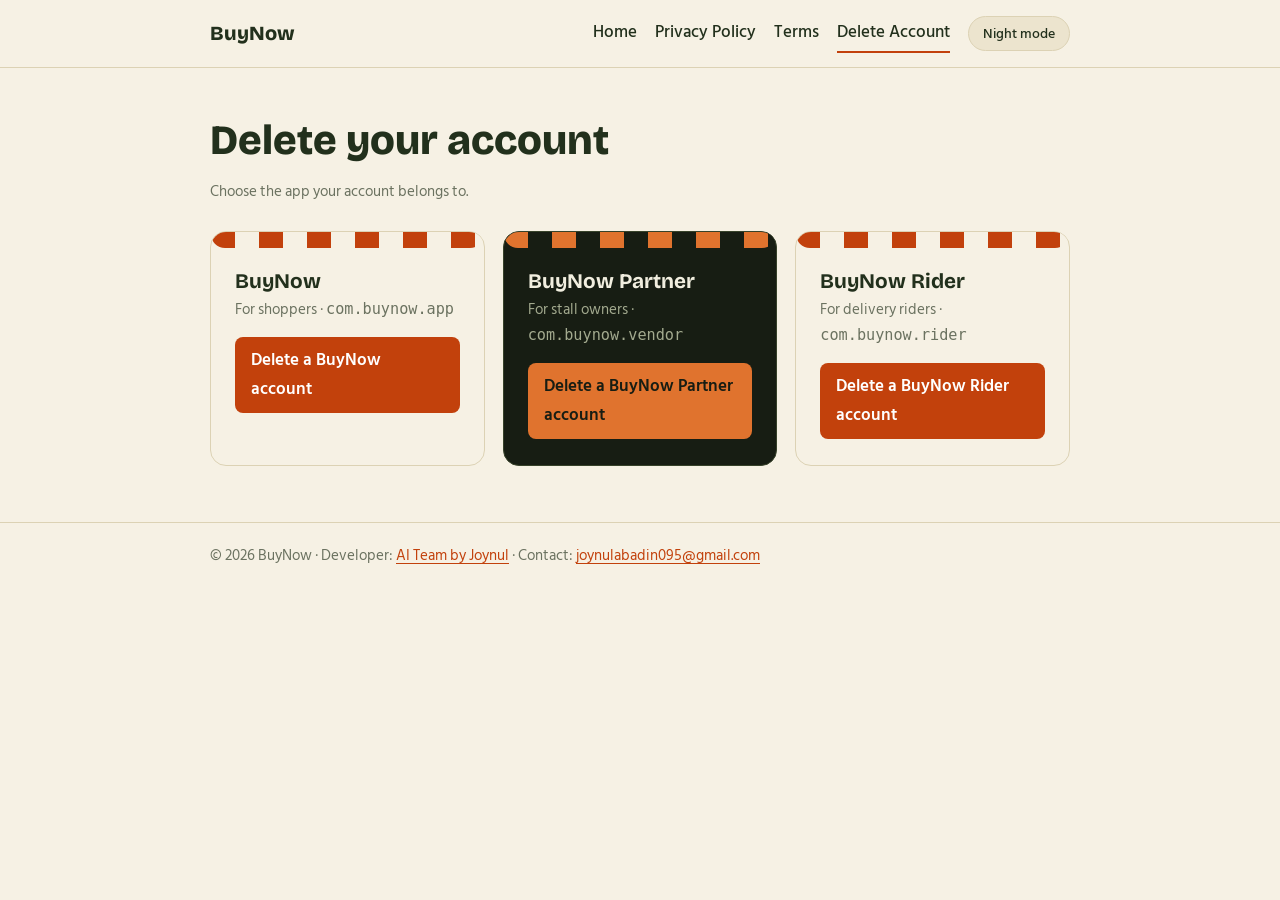
==== delete-account.html @ 5db4976f "Add BuyNow website v3 (landing, privacy, terms, delete-account pages) Co-Authored-By: Claude Sonnet " ====
<!DOCTYPE html>
<html lang="en">
<head>
<meta charset="utf-8">
<meta name="viewport" content="width=device-width,initial-scale=1">
<title>Delete Account – BuyNow, Partner &amp; Rider</title>
<meta name="description" content="Delete Account pages for the BuyNow and BuyNow Partner apps.">
<script>try{var t=localStorage.getItem('theme');if(t)document.documentElement.dataset.theme=t}catch(e){}</script>
<link rel="preconnect" href="https://fonts.googleapis.com"><link rel="preconnect" href="https://fonts.gstatic.com" crossorigin><link href="https://fonts.googleapis.com/css2?family=Bricolage+Grotesque:wght@600;800&family=Hind+Siliguri:wght@400;500;600&display=swap" rel="stylesheet">
<link rel="stylesheet" href="style.css">
</head>
<body>
<header class="site-head"><div class="wrap">
<a class="brand" href="index.html">BuyNow</a>
<nav aria-label="Main">
<a href="index.html">Home</a>
<a href="privacy-policy.html">Privacy Policy</a>
<a href="terms.html">Terms</a>
<a href="delete-account.html">Delete Account</a>
<button id="theme-toggle" type="button">Night mode</button>
</nav></div></header>
<main class="wrap"><h1>Delete your account</h1><p class="muted">Choose the app your account belongs to.</p>
<div class="duo three">
<section class="panel day"><div class="awning"></div><div class="body"><h2>BuyNow</h2><p class="tag">For shoppers &middot; <code>com.buynow.app</code></p><div class="links"><a href="delete-buynow.html">Delete a BuyNow account</a></div></div></section>
<section class="panel night"><div class="awning"></div><div class="body"><h2>BuyNow Partner</h2><p class="tag">For stall owners &middot; <code>com.buynow.vendor</code></p><div class="links"><a href="delete-partner.html">Delete a BuyNow Partner account</a></div></div></section>
<section class="panel day"><div class="awning"></div><div class="body"><h2>BuyNow Rider</h2><p class="tag">For delivery riders &middot; <code>com.buynow.rider</code></p><div class="links"><a href="delete-rider.html">Delete a BuyNow Rider account</a></div></div></section>
</div></main>
<footer><div class="wrap">&copy; <span id="year">2026</span> BuyNow &middot; Developer: <a href="https://play.google.com/store/apps/dev?id=6514104034641015497" rel="noopener">AI Team by Joynul</a> &middot; Contact: <a href="mailto:joynulabadin095@gmail.com">joynulabadin095@gmail.com</a></div></footer>
<script src="script.js"></script>
</body>
</html>
---- style.css ----
/* BuyNow & BuyNow Partner — shared site styles. Palette: Mudi Dokan Day / Night */
:root{
  --bg:#F6F1E4; --surface:#FFFFFF; --raised:#ECE4CE; --ink:#22301C; --soft:#6B7260;
  --line:#DCD2B4; --accent:#C2410C; --on-accent:#FFFFFF;
  --display:"Bricolage Grotesque","Hind Siliguri",system-ui,sans-serif;
  --body:"Hind Siliguri",system-ui,-apple-system,"Segoe UI",Roboto,sans-serif;
}
@media (prefers-color-scheme:dark){
  :root:not([data-theme="light"]){
    --bg:#171D13; --surface:#212A19; --raised:#293420; --ink:#F1EEDF; --soft:#A3AA8F;
    --line:#37422A; --accent:#E0732E; --on-accent:#171D13;
  }
}
:root[data-theme="dark"]{
  --bg:#171D13; --surface:#212A19; --raised:#293420; --ink:#F1EEDF; --soft:#A3AA8F;
  --line:#37422A; --accent:#E0732E; --on-accent:#171D13;
}
*{box-sizing:border-box}
html{scroll-behavior:smooth}
@media (prefers-reduced-motion:reduce){html{scroll-behavior:auto}}
body{margin:0;background:var(--bg);color:var(--ink);font:400 17px/1.7 var(--body)}
a{color:var(--accent);text-underline-offset:3px}
a:focus-visible,button:focus-visible,input:focus-visible,select:focus-visible,textarea:focus-visible{outline:3px solid var(--accent);outline-offset:2px}
.wrap{max-width:900px;margin:0 auto;padding:0 20px}

/* header */
.site-head{border-bottom:1px solid var(--line);background:var(--bg)}
.site-head .wrap{display:flex;align-items:center;gap:20px;flex-wrap:wrap;padding-top:14px;padding-bottom:14px}
.brand{font:800 1.25rem var(--display);color:var(--ink);text-decoration:none;margin-right:auto}
.site-head nav{display:flex;gap:18px;align-items:center;flex-wrap:wrap}
.site-head nav a{color:var(--ink);text-decoration:none;font-weight:500;padding:4px 0;border-bottom:2px solid transparent}
.site-head nav a:hover,.site-head nav a[aria-current="page"]{border-bottom-color:var(--accent)}
#theme-toggle{background:var(--raised);color:var(--ink);border:1px solid var(--line);border-radius:999px;padding:5px 14px;font:500 .9rem var(--body);cursor:pointer}

/* awning — the one memorable element */
.awning{height:16px;background:repeating-linear-gradient(90deg,var(--pa) 0 24px,var(--pbg) 24px 48px);border-radius:0 0 14px 14px}

/* fixed-palette panels (one per app) */
.day{--pbg:#F6F1E4;--pink:#22301C;--psoft:#6B7260;--pline:#DCD2B4;--pa:#C2410C;--pon:#FFFFFF;--praised:#ECE4CE}
.night{--pbg:#171D13;--pink:#F1EEDF;--psoft:#A3AA8F;--pline:#37422A;--pa:#E0732E;--pon:#171D13;--praised:#293420}
.panel{background:var(--pbg);color:var(--pink);border:1px solid var(--pline);border-radius:16px;overflow:hidden}
.panel .body{padding:22px 24px 26px}
.panel h2,.panel h3{font-family:var(--display);margin:0 0 4px;line-height:1.15}
.panel p{margin:.4em 0 1em}
.panel .tag{color:var(--psoft);font-size:.95rem;margin:0}
.panel .links{display:flex;gap:10px;flex-wrap:wrap;margin-top:14px}
.panel .links a{background:var(--pa);color:var(--pon);padding:9px 16px;border-radius:8px;text-decoration:none;font-weight:600}
.panel .links a.ghost{background:transparent;color:var(--pink);border:1px solid var(--pline)}
.panel code{color:var(--psoft)}

/* hero */
.hero{padding:44px 0 18px}
.hero h1{font:800 clamp(2.2rem,6vw,3.6rem)/1.05 var(--display);margin:0 0 12px;letter-spacing:-.02em}
.hero p{max-width:60ch;color:var(--soft);margin:.3em 0}
.duo{display:grid;grid-template-columns:1fr 1fr;gap:18px;margin:26px 0}
@media(max-width:700px){.duo{grid-template-columns:1fr}}

/* app bar on policy pages */
.appbar{margin:24px 0 0}
.appbar .body{padding:16px 22px 20px}
.appbar h1{font:800 clamp(1.7rem,4.5vw,2.4rem)/1.1 var(--display);margin:0}
.appbar .tag{margin:6px 0 0}

/* article text */
main h1{font:800 clamp(1.8rem,5vw,2.6rem)/1.1 var(--display);margin:1.2em 0 .3em}
main h2{font:700 1.3rem var(--display);margin:2em 0 .4em}
.muted{color:var(--soft);font-size:.95rem}
ul,ol{padding-left:1.3em}
li{margin:.2em 0}
table{width:100%;border-collapse:collapse;margin:12px 0;font-size:.98rem;display:block;overflow-x:auto}
th,td{border:1px solid var(--line);padding:9px 12px;text-align:left;vertical-align:top}
th{background:var(--raised)}
td{background:var(--surface)}
.note{background:var(--raised);border-left:4px solid var(--accent);border-radius:8px;padding:12px 16px;margin:16px 0}

/* form */
.form-card{background:var(--surface);border:1px solid var(--line);border-radius:14px;padding:20px 22px;margin:18px 0}
label{display:block;margin:14px 0 4px;font-weight:600}
label.check{font-weight:400;display:flex;gap:10px;align-items:flex-start}
input,textarea{width:100%;padding:10px 12px;border:1px solid var(--line);border-radius:8px;font:inherit;background:var(--bg);color:var(--ink)}
input[type=checkbox]{width:auto;margin-top:7px}
.btn{display:inline-block;background:var(--accent);color:var(--on-accent);border:0;border-radius:8px;padding:11px 22px;font:600 1rem var(--body);text-decoration:none;cursor:pointer}
.btn:disabled{opacity:.6;cursor:wait}

footer{border-top:1px solid var(--line);margin-top:56px;color:var(--soft);font-size:.92rem}
footer .wrap{padding-top:20px;padding-bottom:28px}

.duo.three{grid-template-columns:repeat(3,1fr)}
@media(max-width:900px){.duo.three{grid-template-columns:1fr}}
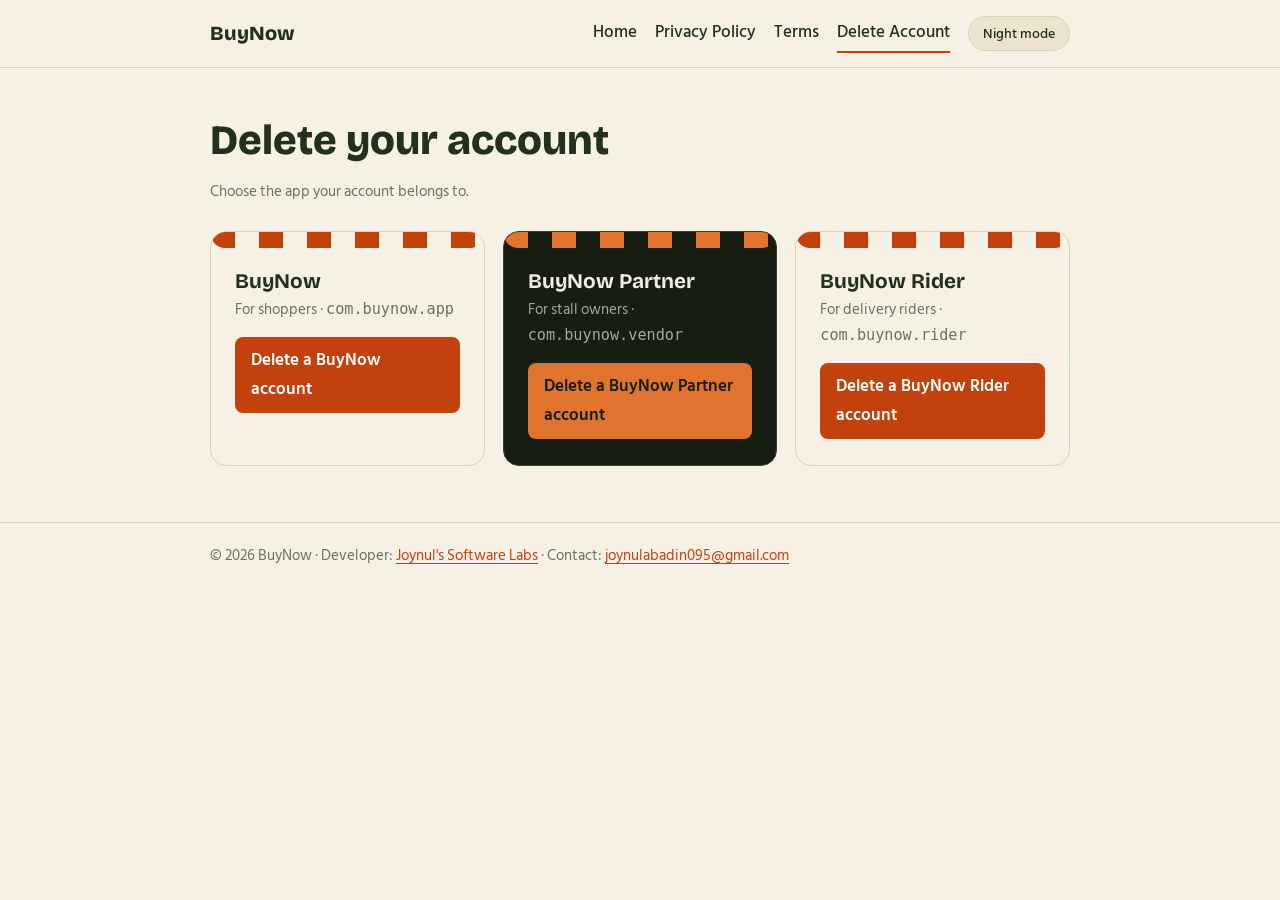
==== commit 2170769b: "Change developer name to Joynul's Software Labs Co-Authored-By: Claude Sonnet 5.5 <noreply@anthropic" ====
--- a/delete-account.html
+++ b/delete-account.html
@@ -25,7 +25,7 @@
 <section class="panel night"><div class="awning"></div><div class="body"><h2>BuyNow Partner</h2><p class="tag">For stall owners &middot; <code>com.buynow.vendor</code></p><div class="links"><a href="delete-partner.html">Delete a BuyNow Partner account</a></div></div></section>
 <section class="panel day"><div class="awning"></div><div class="body"><h2>BuyNow Rider</h2><p class="tag">For delivery riders &middot; <code>com.buynow.rider</code></p><div class="links"><a href="delete-rider.html">Delete a BuyNow Rider account</a></div></div></section>
 </div></main>
-<footer><div class="wrap">&copy; <span id="year">2026</span> BuyNow &middot; Developer: <a href="https://play.google.com/store/apps/dev?id=6514104034641015497" rel="noopener">AI Team by Joynul</a> &middot; Contact: <a href="mailto:joynulabadin095@gmail.com">joynulabadin095@gmail.com</a></div></footer>
+<footer><div class="wrap">&copy; <span id="year">2026</span> BuyNow &middot; Developer: <a href="https://play.google.com/store/apps/dev?id=6514104034641015497" rel="noopener">Joynul's Software Labs</a> &middot; Contact: <a href="mailto:joynulabadin095@gmail.com">joynulabadin095@gmail.com</a></div></footer>
 <script src="script.js"></script>
 </body>
 </html>
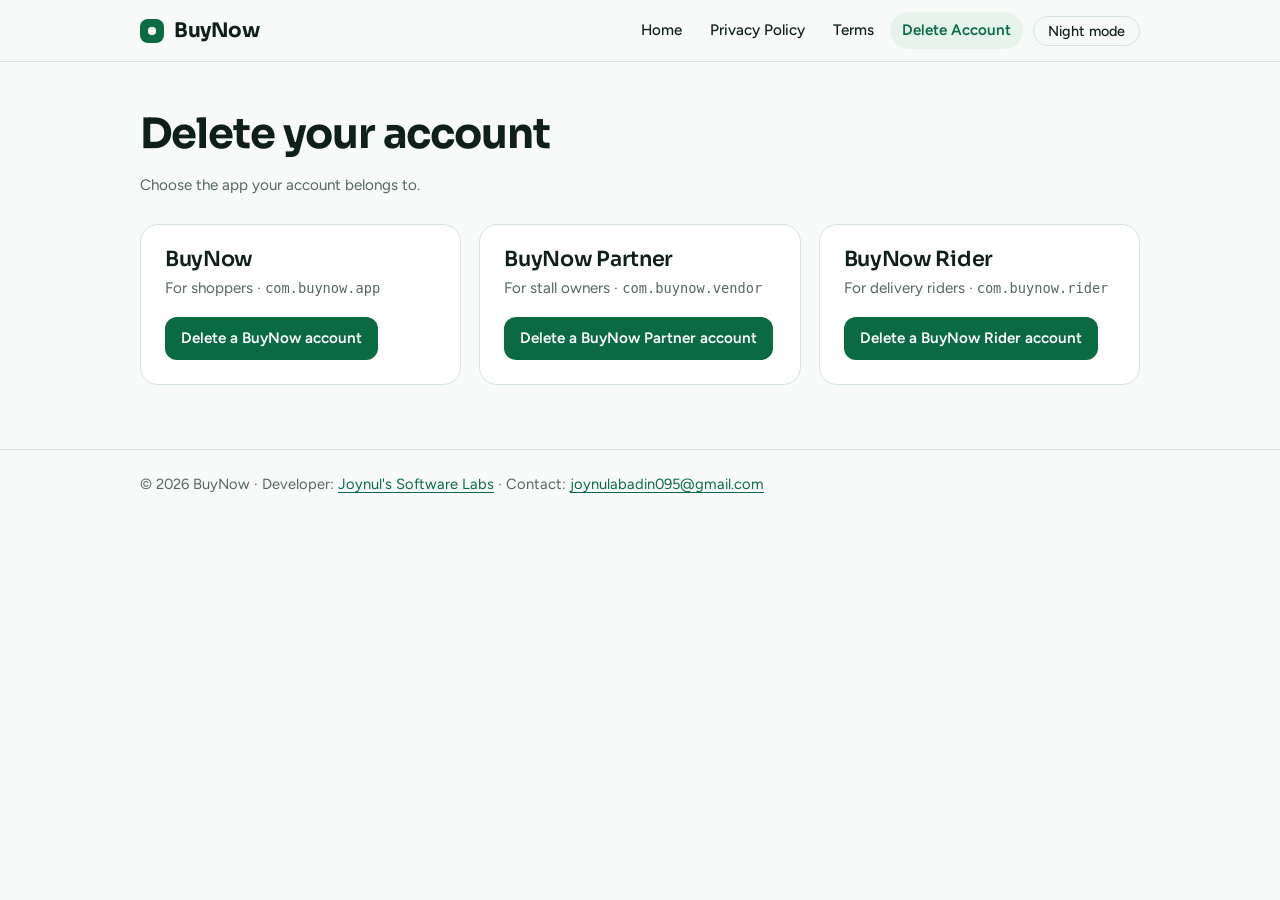
==== commit bf40483c: "Redesign site: modern green theme, order-route home, cleaner policy pages Co-Authored-By: Claude Son" ====
--- a/delete-account.html
+++ b/delete-account.html
@@ -6,7 +6,7 @@
 <title>Delete Account – BuyNow, Partner &amp; Rider</title>
 <meta name="description" content="Delete Account pages for the BuyNow and BuyNow Partner apps.">
 <script>try{var t=localStorage.getItem('theme');if(t)document.documentElement.dataset.theme=t}catch(e){}</script>
-<link rel="preconnect" href="https://fonts.googleapis.com"><link rel="preconnect" href="https://fonts.gstatic.com" crossorigin><link href="https://fonts.googleapis.com/css2?family=Bricolage+Grotesque:wght@600;800&family=Hind+Siliguri:wght@400;500;600&display=swap" rel="stylesheet">
+<link rel="preconnect" href="https://fonts.googleapis.com"><link rel="preconnect" href="https://fonts.gstatic.com" crossorigin><link href="https://fonts.googleapis.com/css2?family=Sora:wght@600;700&family=Figtree:wght@400;500;600&family=Hind+Siliguri:wght@400;500;600&display=swap" rel="stylesheet">
 <link rel="stylesheet" href="style.css">
 </head>
 <body>
@@ -21,9 +21,9 @@
 </nav></div></header>
 <main class="wrap"><h1>Delete your account</h1><p class="muted">Choose the app your account belongs to.</p>
 <div class="duo three">
-<section class="panel day"><div class="awning"></div><div class="body"><h2>BuyNow</h2><p class="tag">For shoppers &middot; <code>com.buynow.app</code></p><div class="links"><a href="delete-buynow.html">Delete a BuyNow account</a></div></div></section>
-<section class="panel night"><div class="awning"></div><div class="body"><h2>BuyNow Partner</h2><p class="tag">For stall owners &middot; <code>com.buynow.vendor</code></p><div class="links"><a href="delete-partner.html">Delete a BuyNow Partner account</a></div></div></section>
-<section class="panel day"><div class="awning"></div><div class="body"><h2>BuyNow Rider</h2><p class="tag">For delivery riders &middot; <code>com.buynow.rider</code></p><div class="links"><a href="delete-rider.html">Delete a BuyNow Rider account</a></div></div></section>
+<section class="panel"><div class="body"><h2>BuyNow</h2><p class="tag">For shoppers &middot; <code>com.buynow.app</code></p><div class="links"><a href="delete-buynow.html">Delete a BuyNow account</a></div></div></section>
+<section class="panel"><div class="body"><h2>BuyNow Partner</h2><p class="tag">For stall owners &middot; <code>com.buynow.vendor</code></p><div class="links"><a href="delete-partner.html">Delete a BuyNow Partner account</a></div></div></section>
+<section class="panel"><div class="body"><h2>BuyNow Rider</h2><p class="tag">For delivery riders &middot; <code>com.buynow.rider</code></p><div class="links"><a href="delete-rider.html">Delete a BuyNow Rider account</a></div></div></section>
 </div></main>
 <footer><div class="wrap">&copy; <span id="year">2026</span> BuyNow &middot; Developer: <a href="https://play.google.com/store/apps/dev?id=6514104034641015497" rel="noopener">Joynul's Software Labs</a> &middot; Contact: <a href="mailto:joynulabadin095@gmail.com">joynulabadin095@gmail.com</a></div></footer>
 <script src="script.js"></script>
--- a/style.css
+++ b/style.css
@@ -1,89 +1,114 @@
-/* BuyNow & BuyNow Partner — shared site styles. Palette: Mudi Dokan Day / Night */
+/* BuyNow site styles. One green palette, light and dark. Shared by every page. */
 :root{
-  --bg:#F6F1E4; --surface:#FFFFFF; --raised:#ECE4CE; --ink:#22301C; --soft:#6B7260;
-  --line:#DCD2B4; --accent:#C2410C; --on-accent:#FFFFFF;
-  --display:"Bricolage Grotesque","Hind Siliguri",system-ui,sans-serif;
-  --body:"Hind Siliguri",system-ui,-apple-system,"Segoe UI",Roboto,sans-serif;
+  --bg:#F7FAF8; --surface:#FFFFFF; --mint:#E6F3EB; --raised:#EEF5F0;
+  --ink:#0F2018; --soft:#55685D; --line:#D5E4DA;
+  --accent:#0A6B42; --on-accent:#FFFFFF; --route:#1FA663;
+  --display:"Sora","Hind Siliguri",system-ui,sans-serif;
+  --body:"Figtree","Hind Siliguri",system-ui,-apple-system,"Segoe UI",Roboto,sans-serif;
 }
 @media (prefers-color-scheme:dark){
   :root:not([data-theme="light"]){
-    --bg:#171D13; --surface:#212A19; --raised:#293420; --ink:#F1EEDF; --soft:#A3AA8F;
-    --line:#37422A; --accent:#E0732E; --on-accent:#171D13;
+    --bg:#0B1510; --surface:#12211A; --mint:#17291F; --raised:#162619;
+    --ink:#EAF3EE; --soft:#9DB3A6; --line:#24382D;
+    --accent:#4FD08F; --on-accent:#05130B; --route:#4FD08F;
   }
 }
 :root[data-theme="dark"]{
-  --bg:#171D13; --surface:#212A19; --raised:#293420; --ink:#F1EEDF; --soft:#A3AA8F;
-  --line:#37422A; --accent:#E0732E; --on-accent:#171D13;
+  --bg:#0B1510; --surface:#12211A; --mint:#17291F; --raised:#162619;
+  --ink:#EAF3EE; --soft:#9DB3A6; --line:#24382D;
+  --accent:#4FD08F; --on-accent:#05130B; --route:#4FD08F;
 }
 *{box-sizing:border-box}
 html{scroll-behavior:smooth}
 @media (prefers-reduced-motion:reduce){html{scroll-behavior:auto}}
-body{margin:0;background:var(--bg);color:var(--ink);font:400 17px/1.7 var(--body)}
+body{margin:0;background:var(--bg);color:var(--ink);font:400 17px/1.65 var(--body);-webkit-font-smoothing:antialiased}
 a{color:var(--accent);text-underline-offset:3px}
-a:focus-visible,button:focus-visible,input:focus-visible,select:focus-visible,textarea:focus-visible{outline:3px solid var(--accent);outline-offset:2px}
-.wrap{max-width:900px;margin:0 auto;padding:0 20px}
+a:focus-visible,button:focus-visible,input:focus-visible,select:focus-visible,textarea:focus-visible{outline:3px solid var(--route);outline-offset:2px}
+.wrap{max-width:1040px;margin:0 auto;padding:0 20px}
+.narrow{max-width:760px}
 
 /* header */
-.site-head{border-bottom:1px solid var(--line);background:var(--bg)}
-.site-head .wrap{display:flex;align-items:center;gap:20px;flex-wrap:wrap;padding-top:14px;padding-bottom:14px}
-.brand{font:800 1.25rem var(--display);color:var(--ink);text-decoration:none;margin-right:auto}
-.site-head nav{display:flex;gap:18px;align-items:center;flex-wrap:wrap}
-.site-head nav a{color:var(--ink);text-decoration:none;font-weight:500;padding:4px 0;border-bottom:2px solid transparent}
-.site-head nav a:hover,.site-head nav a[aria-current="page"]{border-bottom-color:var(--accent)}
-#theme-toggle{background:var(--raised);color:var(--ink);border:1px solid var(--line);border-radius:999px;padding:5px 14px;font:500 .9rem var(--body);cursor:pointer}
-
-/* awning — the one memorable element */
-.awning{height:16px;background:repeating-linear-gradient(90deg,var(--pa) 0 24px,var(--pbg) 24px 48px);border-radius:0 0 14px 14px}
-
-/* fixed-palette panels (one per app) */
-.day{--pbg:#F6F1E4;--pink:#22301C;--psoft:#6B7260;--pline:#DCD2B4;--pa:#C2410C;--pon:#FFFFFF;--praised:#ECE4CE}
-.night{--pbg:#171D13;--pink:#F1EEDF;--psoft:#A3AA8F;--pline:#37422A;--pa:#E0732E;--pon:#171D13;--praised:#293420}
-.panel{background:var(--pbg);color:var(--pink);border:1px solid var(--pline);border-radius:16px;overflow:hidden}
-.panel .body{padding:22px 24px 26px}
-.panel h2,.panel h3{font-family:var(--display);margin:0 0 4px;line-height:1.15}
-.panel p{margin:.4em 0 1em}
-.panel .tag{color:var(--psoft);font-size:.95rem;margin:0}
-.panel .links{display:flex;gap:10px;flex-wrap:wrap;margin-top:14px}
-.panel .links a{background:var(--pa);color:var(--pon);padding:9px 16px;border-radius:8px;text-decoration:none;font-weight:600}
-.panel .links a.ghost{background:transparent;color:var(--pink);border:1px solid var(--pline)}
-.panel code{color:var(--psoft)}
+.site-head{position:sticky;top:0;z-index:10;background:var(--bg);border-bottom:1px solid var(--line)}
+.site-head .wrap{display:flex;align-items:center;gap:16px 22px;flex-wrap:wrap;padding-top:12px;padding-bottom:12px}
+.brand{display:flex;align-items:center;gap:10px;font:700 1.25rem var(--display);letter-spacing:-.02em;color:var(--ink);text-decoration:none;margin-right:auto}
+.brand::before{content:"";width:24px;height:24px;border-radius:8px;background:radial-gradient(circle,var(--bg) 0 4px,transparent 4.5px),var(--accent)}
+.site-head nav{display:flex;gap:4px;align-items:center;flex-wrap:wrap}
+.site-head nav a{color:var(--ink);text-decoration:none;font-weight:500;font-size:.95rem;padding:6px 12px;border-radius:999px}
+.site-head nav a:hover{background:var(--raised)}
+.site-head nav a[aria-current="page"]{background:var(--mint);color:var(--accent);font-weight:600}
+#theme-toggle{background:transparent;color:var(--ink);border:1px solid var(--line);border-radius:999px;padding:5px 14px;margin-left:6px;font:500 .9rem var(--body);cursor:pointer}
+#theme-toggle:hover{background:var(--raised)}
 
 /* hero */
-.hero{padding:44px 0 18px}
-.hero h1{font:800 clamp(2.2rem,6vw,3.6rem)/1.05 var(--display);margin:0 0 12px;letter-spacing:-.02em}
-.hero p{max-width:60ch;color:var(--soft);margin:.3em 0}
+.hero{padding:56px 0 10px}
+.hero h1{font:700 clamp(2.3rem,6.4vw,4.1rem)/1.04 var(--display);letter-spacing:-.035em;margin:0 0 18px;max-width:15em}
+.hero p{max-width:56ch;color:var(--soft);margin:.4em 0;font-size:1.08rem}
+
+/* the order route: shopper -> stall -> rider */
+.journey{list-style:none;margin:44px 0 36px;padding:0;display:grid;grid-template-columns:repeat(3,1fr);gap:20px}
+.journey>li{position:relative;padding-top:38px}
+.journey>li::before{content:"";position:absolute;top:0;left:0;width:22px;height:22px;border-radius:50%;background:var(--bg);border:5px solid var(--route)}
+.journey>li:not(:last-child)::after{content:"";position:absolute;top:10px;left:30px;right:-18px;height:2px;
+  background:repeating-linear-gradient(90deg,var(--route) 0 9px,transparent 9px 16px);
+  transform-origin:left;animation:route .7s ease-out both}
+.journey>li:nth-child(2)::after{animation-delay:.6s}
+@keyframes route{from{transform:scaleX(0)}to{transform:scaleX(1)}}
+@media (prefers-reduced-motion:reduce){.journey>li::after{animation:none!important}}
+@media(max-width:800px){
+  .journey{grid-template-columns:1fr;gap:26px}
+  .journey>li{padding:0 0 0 40px}
+  .journey>li::before{top:6px}
+  .journey>li:not(:last-child)::after{top:34px;bottom:-26px;left:10px;right:auto;width:2px;height:auto;
+    background:repeating-linear-gradient(180deg,var(--route) 0 9px,transparent 9px 16px);
+    transform-origin:top;animation-name:route-y}
+}
+@keyframes route-y{from{transform:scaleY(0)}to{transform:scaleY(1)}}
+
+/* cards (home route, privacy and delete pickers) */
+.panel{background:var(--surface);color:var(--ink);border:1px solid var(--line);border-radius:18px;overflow:hidden;height:100%}
+.panel .body{padding:22px 24px 24px}
+.panel h2,.panel h3{font-family:var(--display);font-weight:600;letter-spacing:-.015em;margin:0 0 4px;line-height:1.2}
+.panel p{margin:.4em 0 1em}
+.panel .tag{color:var(--soft);font-size:.95rem;margin:0 0 .6em}
+.panel .links{display:flex;gap:8px;flex-wrap:wrap;margin-top:16px}
+.panel .links a{background:var(--accent);color:var(--on-accent);padding:9px 16px;border-radius:12px;text-decoration:none;font-weight:600;font-size:.95rem}
+.panel .links a:hover{filter:brightness(1.08)}
+.panel .links a.ghost{background:transparent;color:var(--accent);border:1px solid var(--line)}
+.panel .links a.ghost:hover{background:var(--raised);filter:none}
+code{font-size:.9em;color:var(--soft)}
 .duo{display:grid;grid-template-columns:1fr 1fr;gap:18px;margin:26px 0}
-@media(max-width:700px){.duo{grid-template-columns:1fr}}
+.duo.three{grid-template-columns:repeat(3,1fr)}
+@media(max-width:900px){.duo,.duo.three{grid-template-columns:1fr}}
 
-/* app bar on policy pages */
-.appbar{margin:24px 0 0}
-.appbar .body{padding:16px 22px 20px}
-.appbar h1{font:800 clamp(1.7rem,4.5vw,2.4rem)/1.1 var(--display);margin:0}
-.appbar .tag{margin:6px 0 0}
+/* page header on policy and delete pages */
+.appbar{background:var(--mint);height:auto;margin:28px 0 0;border-radius:20px}
+.appbar .body{padding:28px 28px 26px}
+.appbar h1{font:700 clamp(1.75rem,4.6vw,2.5rem)/1.1 var(--display);letter-spacing:-.025em;margin:0}
+.appbar .tag{margin:8px 0 0}
 
 /* article text */
-main h1{font:800 clamp(1.8rem,5vw,2.6rem)/1.1 var(--display);margin:1.2em 0 .3em}
-main h2{font:700 1.3rem var(--display);margin:2em 0 .4em}
+main h1{font:700 clamp(1.8rem,5vw,2.6rem)/1.1 var(--display);letter-spacing:-.025em;margin:1.2em 0 .3em}
+main h2{font:600 1.3rem/1.25 var(--display);letter-spacing:-.015em;margin:2.1em 0 .5em}
+main p,main li{max-width:68ch}
 .muted{color:var(--soft);font-size:.95rem}
 ul,ol{padding-left:1.3em}
-li{margin:.2em 0}
-table{width:100%;border-collapse:collapse;margin:12px 0;font-size:.98rem;display:block;overflow-x:auto}
-th,td{border:1px solid var(--line);padding:9px 12px;text-align:left;vertical-align:top}
-th{background:var(--raised)}
-td{background:var(--surface)}
-.note{background:var(--raised);border-left:4px solid var(--accent);border-radius:8px;padding:12px 16px;margin:16px 0}
+li{margin:.25em 0}
+table{width:100%;border-collapse:collapse;margin:14px 0;font-size:.98rem;display:block;overflow-x:auto}
+th,td{border-bottom:1px solid var(--line);padding:10px 14px;text-align:left;vertical-align:top}
+th{background:var(--mint);font-weight:600;border-bottom-color:transparent}
+th:first-child{border-radius:10px 0 0 10px}
+th:last-child{border-radius:0 10px 10px 0}
+.note{background:var(--mint);border:1px solid var(--line);border-radius:14px;padding:14px 18px;margin:18px 0}
 
 /* form */
-.form-card{background:var(--surface);border:1px solid var(--line);border-radius:14px;padding:20px 22px;margin:18px 0}
-label{display:block;margin:14px 0 4px;font-weight:600}
+.form-card{background:var(--surface);border:1px solid var(--line);border-radius:18px;padding:22px 24px;margin:20px 0}
+label{display:block;margin:16px 0 5px;font-weight:600}
 label.check{font-weight:400;display:flex;gap:10px;align-items:flex-start}
-input,textarea{width:100%;padding:10px 12px;border:1px solid var(--line);border-radius:8px;font:inherit;background:var(--bg);color:var(--ink)}
-input[type=checkbox]{width:auto;margin-top:7px}
-.btn{display:inline-block;background:var(--accent);color:var(--on-accent);border:0;border-radius:8px;padding:11px 22px;font:600 1rem var(--body);text-decoration:none;cursor:pointer}
+input,textarea{width:100%;padding:11px 13px;border:1px solid var(--line);border-radius:12px;font:inherit;background:var(--bg);color:var(--ink)}
+input[type=checkbox]{width:auto;margin-top:7px;accent-color:var(--accent)}
+.btn{display:inline-block;background:var(--accent);color:var(--on-accent);border:0;border-radius:999px;padding:12px 24px;font:600 1rem var(--body);text-decoration:none;cursor:pointer}
+.btn:hover{filter:brightness(1.08)}
 .btn:disabled{opacity:.6;cursor:wait}
 
-footer{border-top:1px solid var(--line);margin-top:56px;color:var(--soft);font-size:.92rem}
-footer .wrap{padding-top:20px;padding-bottom:28px}
-
-.duo.three{grid-template-columns:repeat(3,1fr)}
-@media(max-width:900px){.duo.three{grid-template-columns:1fr}}
+footer{border-top:1px solid var(--line);margin-top:64px;color:var(--soft);font-size:.92rem}
+footer .wrap{padding-top:22px;padding-bottom:30px}
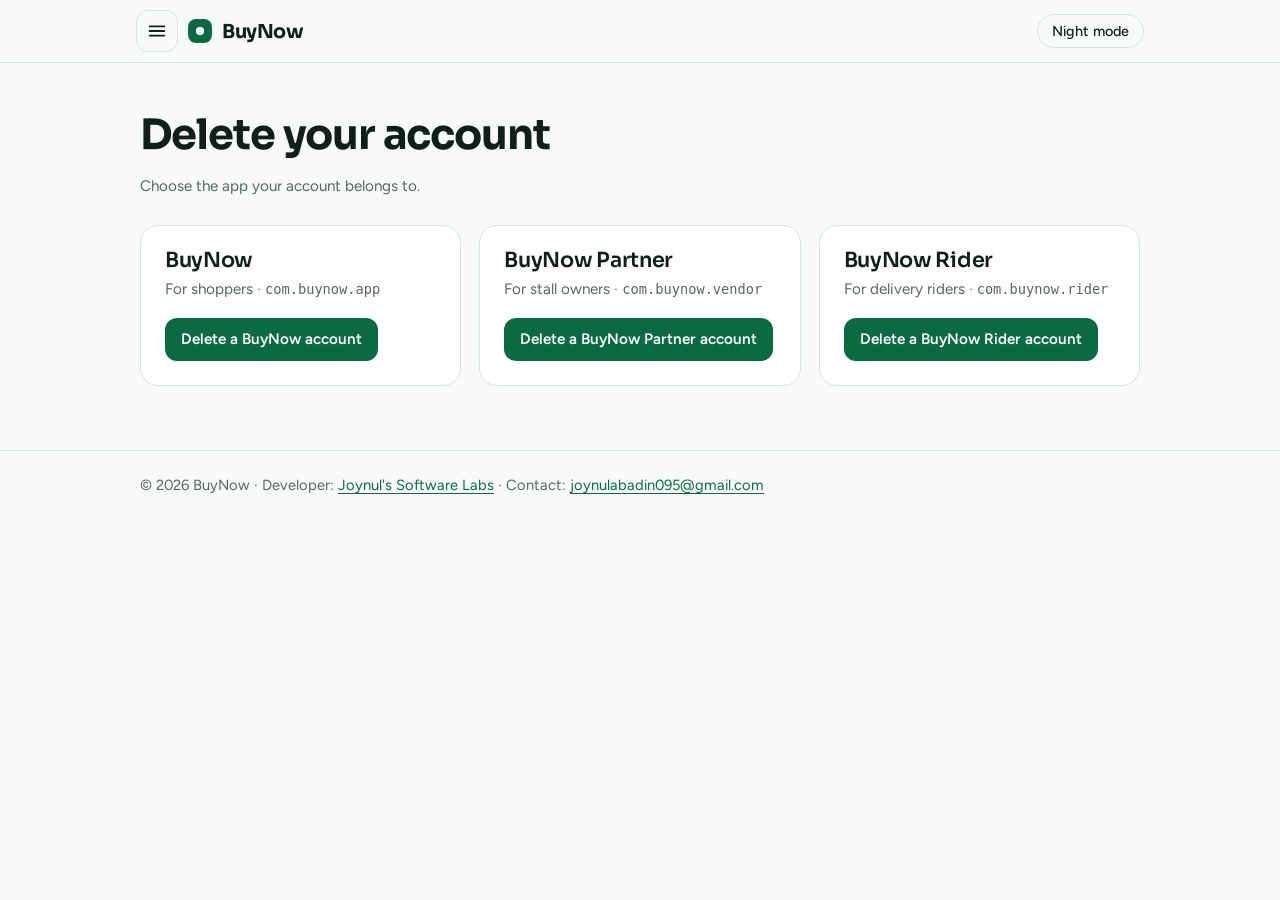
==== commit 7d4df023: "Slide menu (groups and items) on every page; mobile-responsive layout and guide pages with the share" ====
--- a/delete-account.html
+++ b/delete-account.html
@@ -8,6 +8,7 @@
 <script>try{var t=localStorage.getItem('theme');if(t)document.documentElement.dataset.theme=t}catch(e){}</script>
 <link rel="preconnect" href="https://fonts.googleapis.com"><link rel="preconnect" href="https://fonts.gstatic.com" crossorigin><link href="https://fonts.googleapis.com/css2?family=Sora:wght@600;700&family=Figtree:wght@400;500;600&family=Hind+Siliguri:wght@400;500;600&display=swap" rel="stylesheet">
 <link rel="stylesheet" href="style.css">
+<link rel="stylesheet" href="menu.css">
 </head>
 <body>
 <header class="site-head"><div class="wrap">
@@ -26,6 +27,7 @@
 <section class="panel"><div class="body"><h2>BuyNow Rider</h2><p class="tag">For delivery riders &middot; <code>com.buynow.rider</code></p><div class="links"><a href="delete-rider.html">Delete a BuyNow Rider account</a></div></div></section>
 </div></main>
 <footer><div class="wrap">&copy; <span id="year">2026</span> BuyNow &middot; Developer: <a href="https://play.google.com/store/apps/dev?id=6514104034641015497" rel="noopener">Joynul's Software Labs</a> &middot; Contact: <a href="mailto:joynulabadin095@gmail.com">joynulabadin095@gmail.com</a></div></footer>
+<script src="menu.js"></script>
 <script src="script.js"></script>
 </body>
 </html>
--- a/style.css
+++ b/style.css
@@ -112,3 +112,24 @@
 
 footer{border-top:1px solid var(--line);margin-top:64px;color:var(--soft);font-size:.92rem}
 footer .wrap{padding-top:22px;padding-bottom:30px}
+
+/* ---- mobile ---- */
+@media(max-width:700px){
+  body{font-size:16px}
+  .wrap{padding-left:max(16px,env(safe-area-inset-left,0px));padding-right:max(16px,env(safe-area-inset-right,0px))}
+  .hero{padding:32px 0 6px}
+  .hero p{font-size:1rem}
+  .journey{margin:30px 0 26px}
+  .panel .body{padding:18px 18px 20px}
+  .panel .links a{flex:1 1 auto;text-align:center}
+  .appbar{margin-top:18px;border-radius:16px}
+  .appbar .body{padding:20px 18px}
+  .form-card{padding:18px}
+  .btn{width:100%;text-align:center}
+  th,td{padding:9px 10px}
+  main h2{margin-top:1.7em}
+  footer{margin-top:44px}
+  footer .wrap{padding-top:18px;padding-bottom:calc(24px + env(safe-area-inset-bottom,0px))}
+}
+img,video,iframe{max-width:100%;height:auto}
+pre,code{overflow-wrap:anywhere}
--- a/menu.css
+++ b/menu.css
@@ -0,0 +1,47 @@
+/* Slide menu (drawer) and the header it lives in. Shared by every page, including the guides.
+   Colours come from the page's own tokens (style.css or the guide pages), with fallbacks. */
+.site-head{--m-bg:var(--bg,#F7FAF8);--m-surface:var(--surface,#fff);--m-ink:var(--ink,#0F2018);--m-soft:var(--soft,#55685D);
+  --m-line:var(--line,#D5E4DA);--m-accent:var(--accent,var(--brand,#0A6B42));--m-tint:var(--mint,var(--brand-weak,#E6F3EB));--m-raised:var(--raised,var(--bg,#EEF5F0))}
+.has-menu .site-head nav>a{display:none}
+.site-head{position:sticky;top:0;z-index:40;background:var(--m-bg);border-bottom:1px solid var(--m-line);
+  padding-top:env(safe-area-inset-top,0px)}
+.site-head .wrap,.site-head .head-row{display:flex;align-items:center;gap:10px;flex-wrap:nowrap;max-width:1040px;margin:0 auto;
+  padding:10px max(16px,env(safe-area-inset-right,0px)) 10px max(16px,env(safe-area-inset-left,0px))}
+.site-head .brand{margin-right:auto;font:700 1.2rem var(--display,system-ui,sans-serif);letter-spacing:-.02em;color:var(--m-ink);text-decoration:none;display:flex;align-items:center;gap:10px}
+.site-head .brand::before{content:"";width:24px;height:24px;border-radius:8px;background:radial-gradient(circle,var(--m-bg) 0 4px,transparent 4.5px),var(--m-accent)}
+.site-head nav{display:flex;align-items:center;gap:6px;flex-wrap:nowrap}
+#menu-btn{display:inline-grid;place-items:center;width:42px;height:42px;border:1px solid var(--m-line);border-radius:12px;background:transparent;color:var(--m-ink);cursor:pointer;padding:0;flex:none}
+#menu-btn:hover{background:var(--m-raised)}
+#menu-btn svg{width:22px;height:22px;stroke:currentColor;fill:none;stroke-width:2;stroke-linecap:round}
+#theme-toggle{background:transparent;color:var(--m-ink);border:1px solid var(--m-line);border-radius:999px;padding:7px 14px;font:500 .9rem var(--body,system-ui,sans-serif);cursor:pointer;margin:0;white-space:nowrap}
+#theme-toggle:hover{background:var(--m-raised)}
+@media(max-width:480px){#theme-toggle{padding:7px 11px;font-size:.85rem}}
+
+.menu-scrim{position:fixed;inset:0;z-index:50;background:rgba(5,15,10,.5);opacity:0;visibility:hidden;transition:opacity .2s,visibility .2s}
+.menu-drawer{position:fixed;top:0;bottom:0;left:0;z-index:60;width:min(86vw,340px);display:flex;flex-direction:column;
+  background:var(--m-surface,#fff);color:var(--m-ink,#0F2018);border-right:1px solid var(--m-line,#D5E4DA);
+  transform:translateX(-102%);visibility:hidden;transition:transform .25s ease,visibility .25s;
+  padding-top:env(safe-area-inset-top,0px);padding-bottom:env(safe-area-inset-bottom,0px);padding-left:env(safe-area-inset-left,0px);
+  font:400 16px/1.5 var(--body,system-ui,sans-serif)}
+.menu-open .menu-scrim{opacity:1;visibility:visible}
+.menu-open .menu-drawer{transform:none;visibility:visible}
+.menu-open{overflow:hidden}
+.menu-top{display:flex;align-items:center;justify-content:space-between;padding:14px 16px;border-bottom:1px solid var(--m-line,#D5E4DA)}
+.menu-top strong{font:700 1.15rem var(--display,system-ui,sans-serif);letter-spacing:-.02em}
+.menu-close{width:40px;height:40px;border:1px solid var(--m-line,#D5E4DA);border-radius:12px;background:transparent;color:inherit;font-size:1.3rem;cursor:pointer;line-height:1}
+.menu-scroll{overflow-y:auto;overscroll-behavior:contain;padding:8px 10px 20px;flex:1}
+.menu-group{border-bottom:1px solid var(--m-line,#D5E4DA)}
+.menu-group:last-child{border-bottom:0}
+.menu-group summary{list-style:none;cursor:pointer;display:flex;align-items:center;justify-content:space-between;gap:8px;
+  padding:13px 10px;font-weight:700;font-size:.78rem;letter-spacing:.08em;text-transform:uppercase;color:var(--m-soft,#55685D)}
+.menu-group summary::-webkit-details-marker{display:none}
+.menu-group summary::after{content:"";width:8px;height:8px;border-right:2px solid currentColor;border-bottom:2px solid currentColor;transform:rotate(45deg);transition:transform .2s;margin-right:4px}
+.menu-group[open] summary::after{transform:rotate(-135deg)}
+.menu-group ul{list-style:none;margin:0 0 10px;padding:0}
+.menu-group li{margin:0;max-width:none}
+.menu-group a{display:flex;align-items:center;gap:10px;padding:11px 12px;border-radius:12px;color:var(--m-ink,#0F2018);text-decoration:none;font-weight:500;min-height:44px}
+.menu-group a:hover{background:var(--m-raised,#EEF5F0)}
+.menu-group a[aria-current="page"]{background:var(--m-tint,#E6F3EB);color:var(--m-accent,#0A6B42);font-weight:700}
+.menu-group a small{margin-left:auto;color:var(--m-soft,#55685D);font-weight:400;font-size:.8rem}
+.menu-drawer a:focus-visible,.menu-drawer button:focus-visible,.menu-group summary:focus-visible,#menu-btn:focus-visible{outline:3px solid var(--route,var(--m-accent,#1FA663));outline-offset:2px}
+@media (prefers-reduced-motion:reduce){.menu-drawer,.menu-scrim,.menu-group summary::after{transition:none}}
